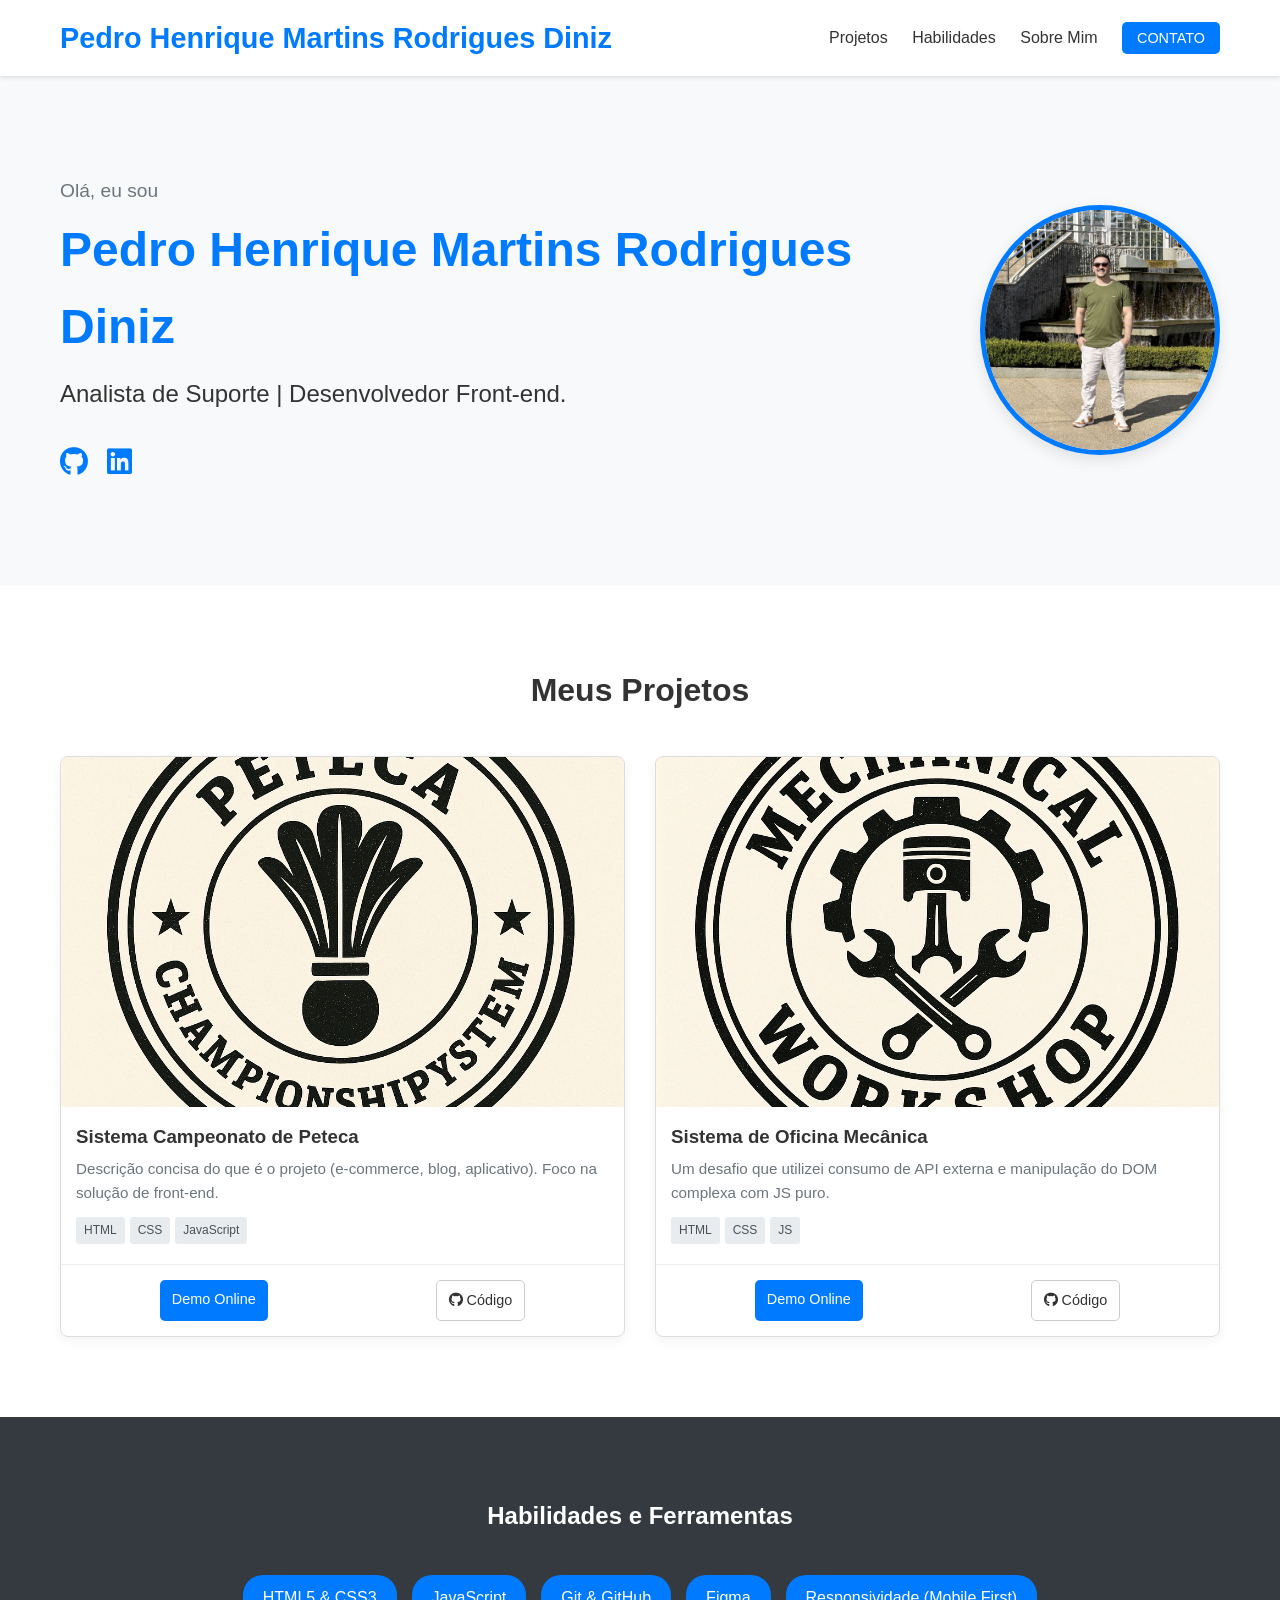
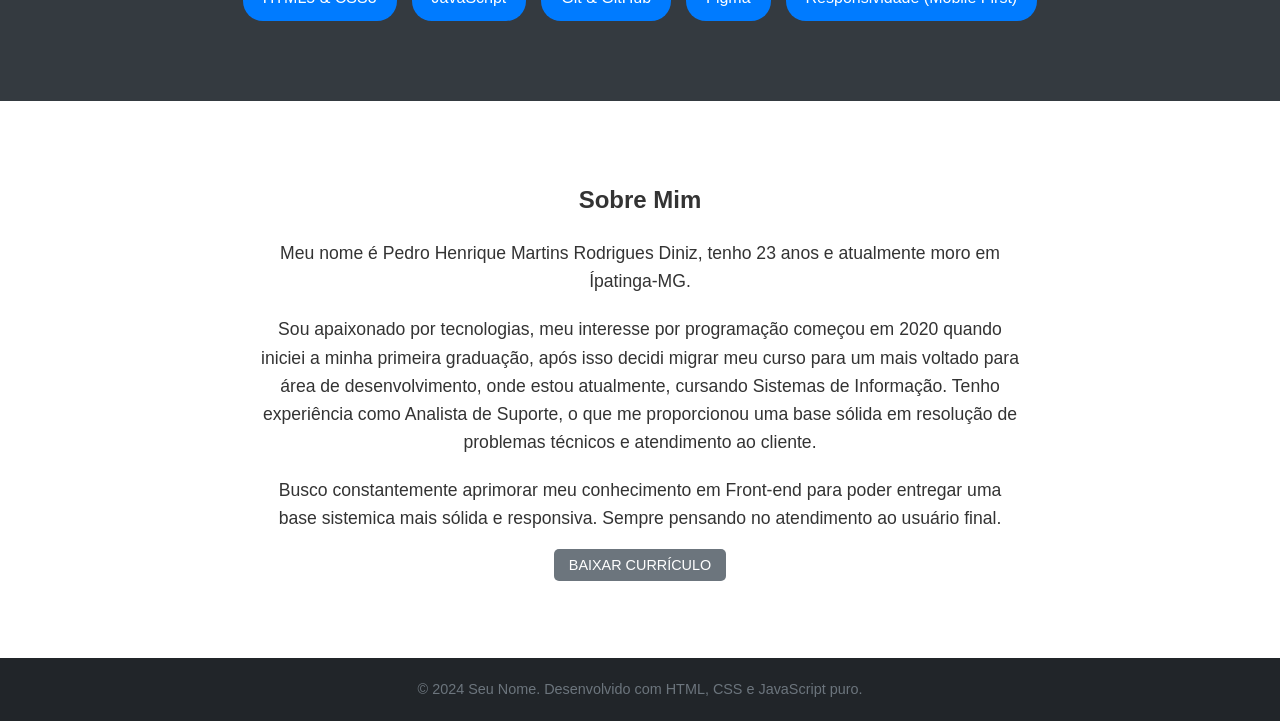
==== portifolio.html @ 016c4c9f "Portifólio" ====
<!DOCTYPE html>
<html lang="pt-BR">

<head>
    <meta charset="UTF-8">
    <meta name="viewport" content="width=device-width, initial-scale=1.0">
    <title>Pedro Martins | Desenvolvedor Front-end</title>
    <link rel="icon" href="logo pessoal.png">
    <link rel="stylesheet" href="styles.css">
    <link rel="stylesheet" href="https://cdnjs.cloudflare.com/ajax/libs/font-awesome/6.0.0-beta3/css/all.min.css">
</head>

<body>

    <header id="home">
        <div class="container header-content">
            <h1>Pedro Henrique Martins Rodrigues Diniz</h1>
            <nav>
                <a href="#projetos">Projetos</a>
                <a href="#habilidades">Habilidades</a>
                <a href="#sobre">Sobre Mim</a>
                <a href="https://wa.me/5531992346270" target="_blank" class="cta-button">Contato</a>
            </nav>
        </div>
    </header>

    <main>
        <section class="hero">
            <div class="container hero-content">
                <div class="hero-text">
                    <p class="greeting">Olá, eu sou</p>
                    <h2>Pedro Henrique Martins Rodrigues Diniz</h2>
                    <h3>Analista de Suporte | Desenvolvedor Front-end.</h3>
                    <div class="social-links">
                        <a href="https://github.com/pedrohmartinsss" target="_blank"><i class="fab fa-github"></i></a>
                        <a href="https://www.linkedin.com/in/pedro-martins-b8b692201" target="_blank"><i
                                class="fab fa-linkedin"></i></a>
                    </div>
                </div>
                <img src="Perfil.jpg" alt="Foto de perfil de Seu Nome" class="profile-photo">
            </div>
        </section>

        <section id="projetos" class="section-padding">
            <div class="container">
                <h2>Meus Projetos</h2>
                <div class="projetos-grid">
                    <div class="projeto-card">
                        <img src="logo peteca.png" alt="Prévia do Projeto 1">
                        <h3>Sistema Campeonato de Peteca</h3>
                        <p>Descrição concisa do que é o projeto (e-commerce, blog, aplicativo). Foco na solução de
                            front-end.</p>
                        <div class="tecnologias">
                            <span>HTML</span><span>CSS</span><span>JavaScript</span>
                        </div>
                        <div class="project-links">
                            <a href="https://pedrohmartinsss.github.io/campeonato/menu.html" target="_blank"
                                class="link-demo">Demo Online</a>
                            <a href="https://github.com/pedrohmartinsss/campeonato" target="_blank"
                                class="link-github"><i class="fab fa-github"></i> Código</a>
                        </div>
                    </div>
                    <div class="projeto-card">
                        <img src="logo mecanica2.png" alt="Prévia do Projeto 2">
                        <h3>Sistema de Oficina Mecânica</h3>
                        <p>Um desafio que utilizei consumo de API externa e manipulação do DOM complexa com JS puro.</p>
                        <div class="tecnologias">
                            <span>HTML</span><span>CSS</span><span>JS</span>
                        </div>
                        <div class="project-links">
                            <a href="https://pedrohmartinsss.github.io/oficina/Menu.html" target="_blank"
                                class="link-demo">Demo Online</a>
                            <a href="https://github.com/pedrohmartinsss/oficina" target="_blank" class="link-github"><i
                                    class="fab fa-github"></i> Código</a>
                        </div>
                    </div>
                </div>
            </div>
        </section>

        <section id="habilidades" class="section-padding dark-section">
            <div class="container">
                <h2>Habilidades e Ferramentas</h2>
                <div class="skills-grid">
                    <div class="skill-item">HTML5 & CSS3</div>
                    <div class="skill-item">JavaScript</div>
                    <div class="skill-item">Git & GitHub</div>
                    <div class="skill-item">Figma</div>
                    <div class="skill-item">Responsividade (Mobile First)</div>
                </div>
            </div>
        </section>

        <section id="sobre" class="section-padding">
            <div class="container about-content">
                <h2>Sobre Mim</h2>
                <p>Meu nome é Pedro Henrique Martins Rodrigues Diniz, tenho 23 anos e atualmente moro em Ípatinga-MG.
                <p>
                    Sou apaixonado por tecnologias, meu interesse por programação começou em 2020 quando iniciei a minha
                    primeira graduação,
                    após isso decidi migrar meu curso para um mais voltado para área de desenvolvimento, onde estou
                    atualmente,
                    cursando Sistemas de Informação. Tenho experiência como Analista de Suporte, o que me proporcionou
                    uma base sólida em
                    resolução de problemas técnicos e atendimento ao cliente.</p>
                </p>
                <p>Busco constantemente aprimorar meu conhecimento em Front-end para poder entregar uma base sistemica
                    mais sólida e responsiva. Sempre pensando no atendimento ao usuário final. </p>
                <a href="Pedro Henrique Martins.pdf" download class="cta-button secondary-cta">Baixar Currículo</a>
            </div>
        </section>

        <!--<section id="contato" class="section-padding dark-section">
            <div class="container">
                <h2>Entre em Contato</h2>
                <p>Se você tem um projeto em mente ou apenas quer trocar ideias sobre Front-end, me envie uma mensagem!
                </p>
                <form id="contact-form">
                    <input type="text" name="name" placeholder="Seu Nome" required>
                    <input type="email" name="email" placeholder="Seu E-mail" required>
                    <textarea name="message" rows="5" placeholder="Sua Mensagem" required></textarea>
                    <button type="submit" class="cta-button">Enviar Mensagem</button>
                    <p id="form-status" class="hidden"></p>
                </form>
            </div>
        </section>-->
    </main>

    <footer>
        <div class="container">
            <p>&copy; 2024 Seu Nome. Desenvolvido com HTML, CSS e JavaScript puro.</p>
        </div>
    </footer>

    <script src="script.js"></script>
</body>

</html>
---- styles.css ----
/* 0. RESET E VARIÁVEIS BÁSICAS */
* {
    margin: 0;
    padding: 0;
    box-sizing: border-box;
}

:root {
    --primary-color: #007bff;
    /* Azul vibrante */
    --secondary-color: #6c757d;
    /* Cinza para texto secundário */
    --text-color: #333;
    --bg-color-light: #f8f9fa;
    --bg-color-dark: #343a40;
    --white: #fff;
    --font-sans: 'Arial', sans-serif;
    --padding-lg: 80px 0;
}

body {
    font-family: var(--font-sans);
    line-height: 1.6;
    color: var(--text-color);
    background-color: var(--white);
}

.container {
    max-width: 1200px;
    margin: 0 auto;
    padding: 0 20px;
}

.section-padding {
    padding: var(--padding-lg);
}

.dark-section {
    background-color: var(--bg-color-dark);
    color: var(--white);
}

.dark-section h2,
.dark-section p {
    color: var(--white);
}

/* 1. ESTILOS DO CABEÇALHO/NAVEGAÇÃO */
header {
    background: var(--white);
    box-shadow: 0 2px 4px rgba(0, 0, 0, 0.1);
    position: sticky;
    top: 0;
    z-index: 100;
}

.header-content {
    display: flex;
    justify-content: space-between;
    align-items: center;
    padding: 15px 20px;
}

header h1 {
    font-size: 1.8rem;
    color: var(--primary-color);
}

nav a {
    text-decoration: none;
    color: var(--text-color);
    margin-left: 20px;
    font-weight: 500;
    transition: color 0.3s;
}

nav a:hover {
    color: var(--primary-color);
}

.cta-button {
    background-color: var(--primary-color);
    color: var(--white) !important;
    padding: 8px 15px;
    border-radius: 5px;
    text-transform: uppercase;
    font-size: 0.9rem;
}

.cta-button:hover {
    background-color: #0056b3;
    /* Tom mais escuro do azul */
}

/* 2. SEÇÃO HERO */
.hero {
    background: var(--bg-color-light);
    padding: 100px 0;
}

.hero-content {
    display: flex;
    justify-content: space-between;
    align-items: center;
    gap: 40px;
}

.hero-text .greeting {
    font-size: 1.2rem;
    color: var(--secondary-color);
    margin-bottom: 5px;
}

.hero-text h2 {
    font-size: 3rem;
    margin-bottom: 10px;
    color: var(--primary-color);
}

.hero-text h3 {
    font-size: 1.5rem;
    color: var(--text-color);
    font-weight: 400;
    margin-bottom: 25px;
}

.profile-photo {
    width: 250px;
    height: 250px;
    border-radius: 50%;
    object-fit: cover;
    border: 5px solid var(--primary-color);
    box-shadow: 0 5px 15px rgba(0, 0, 0, 0.1);
}

.social-links a {
    color: var(--primary-color);
    font-size: 1.8rem;
    margin-right: 15px;
    transition: color 0.3s;
}

.social-links a:hover {
    color: #0056b3;
}

/* 3. SEÇÃO PROJETOS */
#projetos h2 {
    text-align: center;
    margin-bottom: 40px;
    font-size: 2rem;
}

.projetos-grid {
    display: grid;
    grid-template-columns: repeat(auto-fit, minmax(300px, 1fr));
    gap: 30px;
}

.projeto-card {
    background: var(--white);
    border: 1px solid #ddd;
    border-radius: 8px;
    overflow: hidden;
    box-shadow: 0 4px 12px rgba(0, 0, 0, 0.05);
    transition: transform 0.3s;
}

.projeto-card:hover {
    transform: translateY(-5px);
    box-shadow: 0 6px 20px rgba(0, 0, 0, 0.1);
}

.projeto-card img {
    width: 100%;
    height: 350px;
    object-fit: cover;
    display: block;
}

.projeto-card h3 {
    padding: 15px 15px 5px;
}

.projeto-card p {
    padding: 0 15px 10px;
    font-size: 0.95rem;
    color: var(--secondary-color);
}

.tecnologias {
    padding: 0 15px 15px;
}

.tecnologias span {
    display: inline-block;
    background-color: #e9ecef;
    color: #495057;
    padding: 4px 8px;
    border-radius: 3px;
    font-size: 0.75rem;
    margin-right: 5px;
    margin-bottom: 5px;
}

.project-links {
    display: flex;
    justify-content: space-around;
    padding: 15px;
    border-top: 1px solid #eee;
}

.project-links a {
    text-decoration: none;
    padding: 8px 12px;
    border-radius: 5px;
    transition: background-color 0.3s;
    font-size: 0.9rem;
}

.link-demo {
    background-color: var(--primary-color);
    color: var(--white);
}

.link-demo:hover {
    background-color: #0056b3;
}

.link-github {
    color: var(--text-color);
    border: 1px solid #ccc;
}

.link-github:hover {
    background-color: #f1f1f1;
}

/* 4. SEÇÃO HABILIDADES */
#habilidades h2 {
    text-align: center;
    margin-bottom: 40px;
}

.skills-grid {
    display: flex;
    flex-wrap: wrap;
    justify-content: center;
    gap: 15px;
}

.skill-item {
    background-color: var(--primary-color);
    color: var(--white);
    padding: 10px 20px;
    border-radius: 20px;
    font-weight: 500;
    text-align: center;
    transition: opacity 0.3s;
}

.skill-item:hover {
    opacity: 0.8;
}

/* 5. SEÇÃO SOBRE MIM */
.about-content {
    text-align: center;
    max-width: 800px;
    margin: 0 auto;
}

#sobre h2 {
    margin-bottom: 20px;
}

#sobre p {
    margin-bottom: 20px;
    font-size: 1.1rem;
}

.secondary-cta {
    background-color: var(--secondary-color);
}

.secondary-cta:hover {
    background-color: #5a6268;
}

/* 6. SEÇÃO CONTATO */
#contato h2,
#contato p {
    text-align: center;
    margin-bottom: 20px;
}

#contact-form {
    display: flex;
    flex-direction: column;
    gap: 15px;
    max-width: 500px;
    margin: 0 auto;
}

#contact-form input,
#contact-form textarea {
    padding: 12px;
    border: 1px solid #ccc;
    border-radius: 5px;
    font-size: 1rem;
    width: 100%;
}

#contact-form textarea {
    resize: vertical;
}

.animate-on-scroll {
    opacity: 0;
    transform: translateY(20px);
    transition: opacity 0.6s ease-out, transform 0.6s ease-out;
}

.fade-in {
    opacity: 1;
    transform: translateY(0);
}

.hidden {
    display: none;
}

.section-padding a {
    text-decoration: none;
}

/* 7. RODAPÉ */
footer {
    background-color: #212529;
    color: var(--secondary-color);
    text-align: center;
    padding: 20px 0;
    font-size: 0.9rem;
}

/* 8. RESPONSIVIDADE (MOBILE FIRST) */
@media (max-width: 768px) {

    /* Ajustes Gerais */
    .section-padding {
        padding: 50px 0;
    }

    /* Header/Nav */
    .header-content {
        flex-direction: column;
        text-align: center;
    }

    .header-content h1 {
        margin-bottom: 10px;
    }

    nav {
        display: flex;
        flex-wrap: wrap;
        justify-content: center;
        gap: 5px 10px;
    }

    nav a {
        margin-left: 0;
    }

    /* Hero */
    .hero {
        padding: 60px 0;
    }

    .hero-content {
        flex-direction: column;
        text-align: center;
    }

    .hero-text {
        order: 2;
        /* Move o texto para baixo no mobile */
    }

    .profile-photo {
        width: 180px;
        height: 180px;
        margin-bottom: 20px;
        order: 1;
        /* Move a foto para cima no mobile */
    }

    .hero-text h2 {
        font-size: 2.2rem;
    }

    .hero-text h3 {
        font-size: 1.2rem;
    }

    /* Projetos */
    .projetos-grid {
        grid-template-columns: 1fr;
        /* Uma coluna no mobile */
    }
}
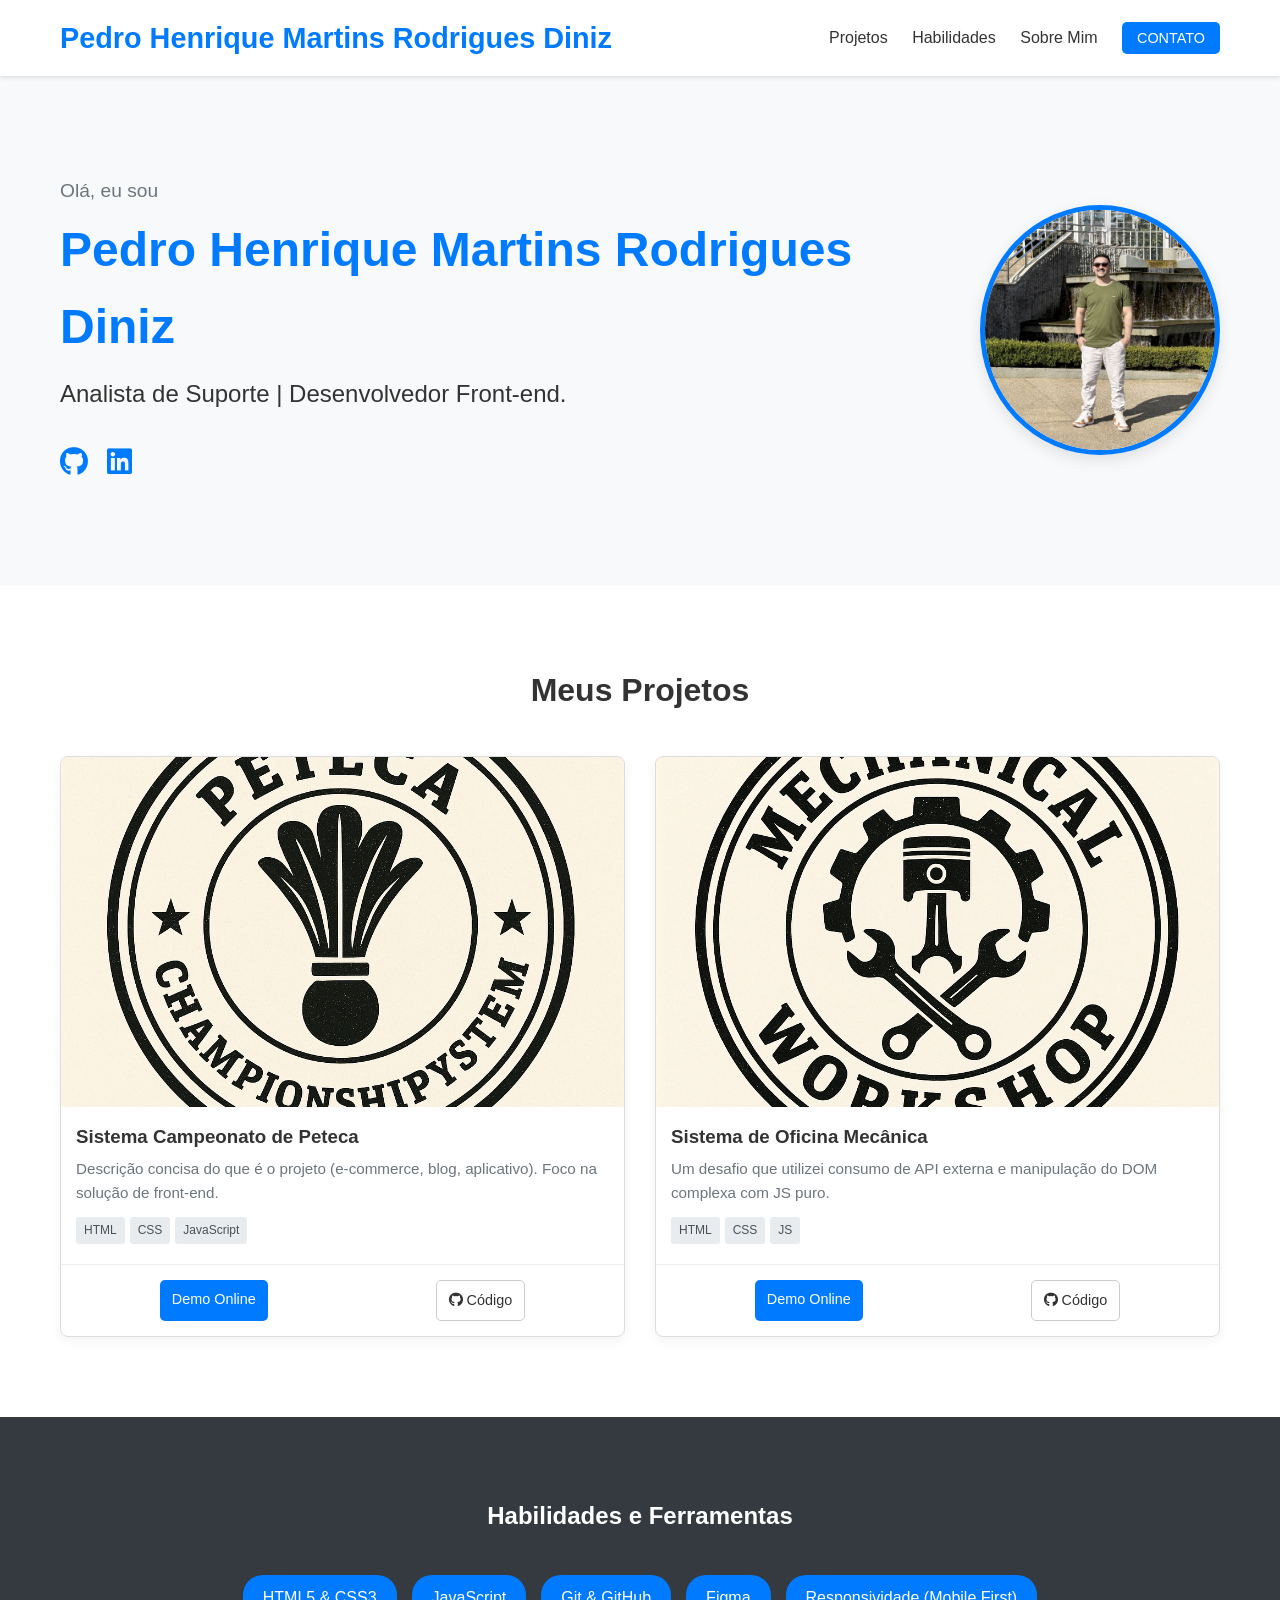
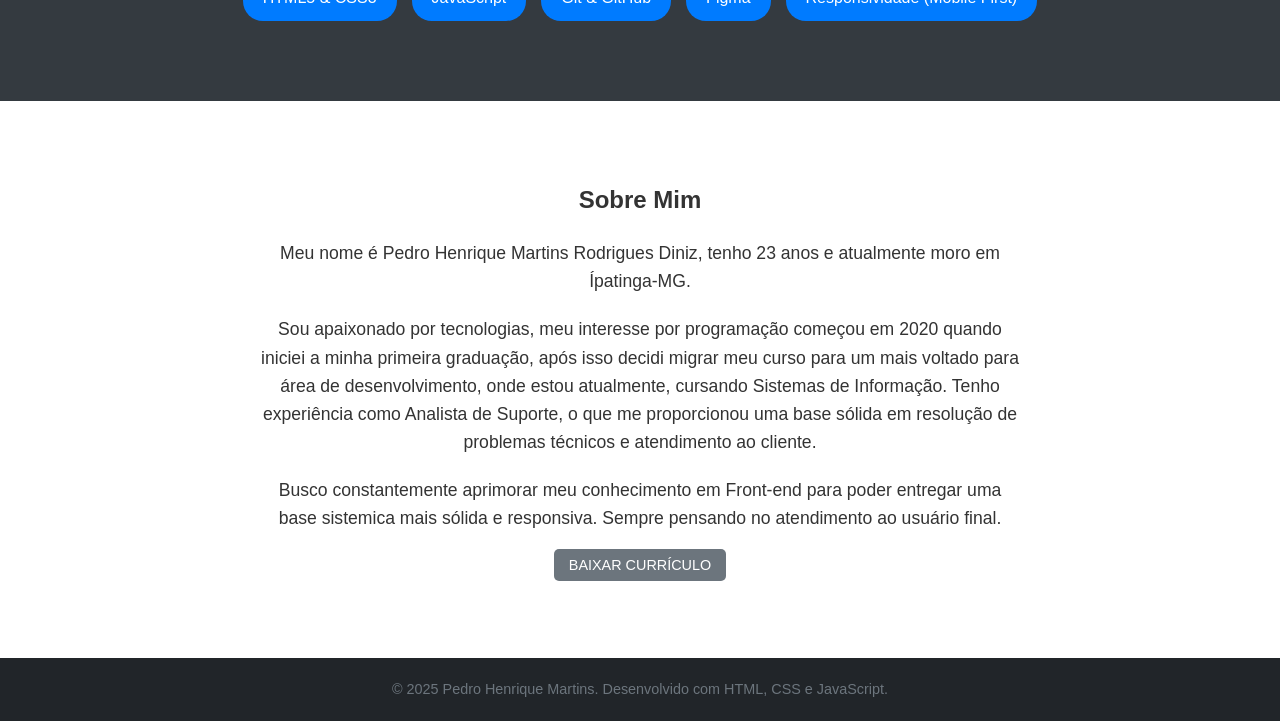
==== commit a0b44d9a: "portifolio.html" ====
--- a/portifolio.html
+++ b/portifolio.html
@@ -128,7 +128,7 @@
 
     <footer>
         <div class="container">
-            <p>&copy; 2024 Seu Nome. Desenvolvido com HTML, CSS e JavaScript puro.</p>
+            <p>&copy; 2025 Pedro Henrique Martins. Desenvolvido com HTML, CSS e JavaScript.</p>
         </div>
     </footer>
 
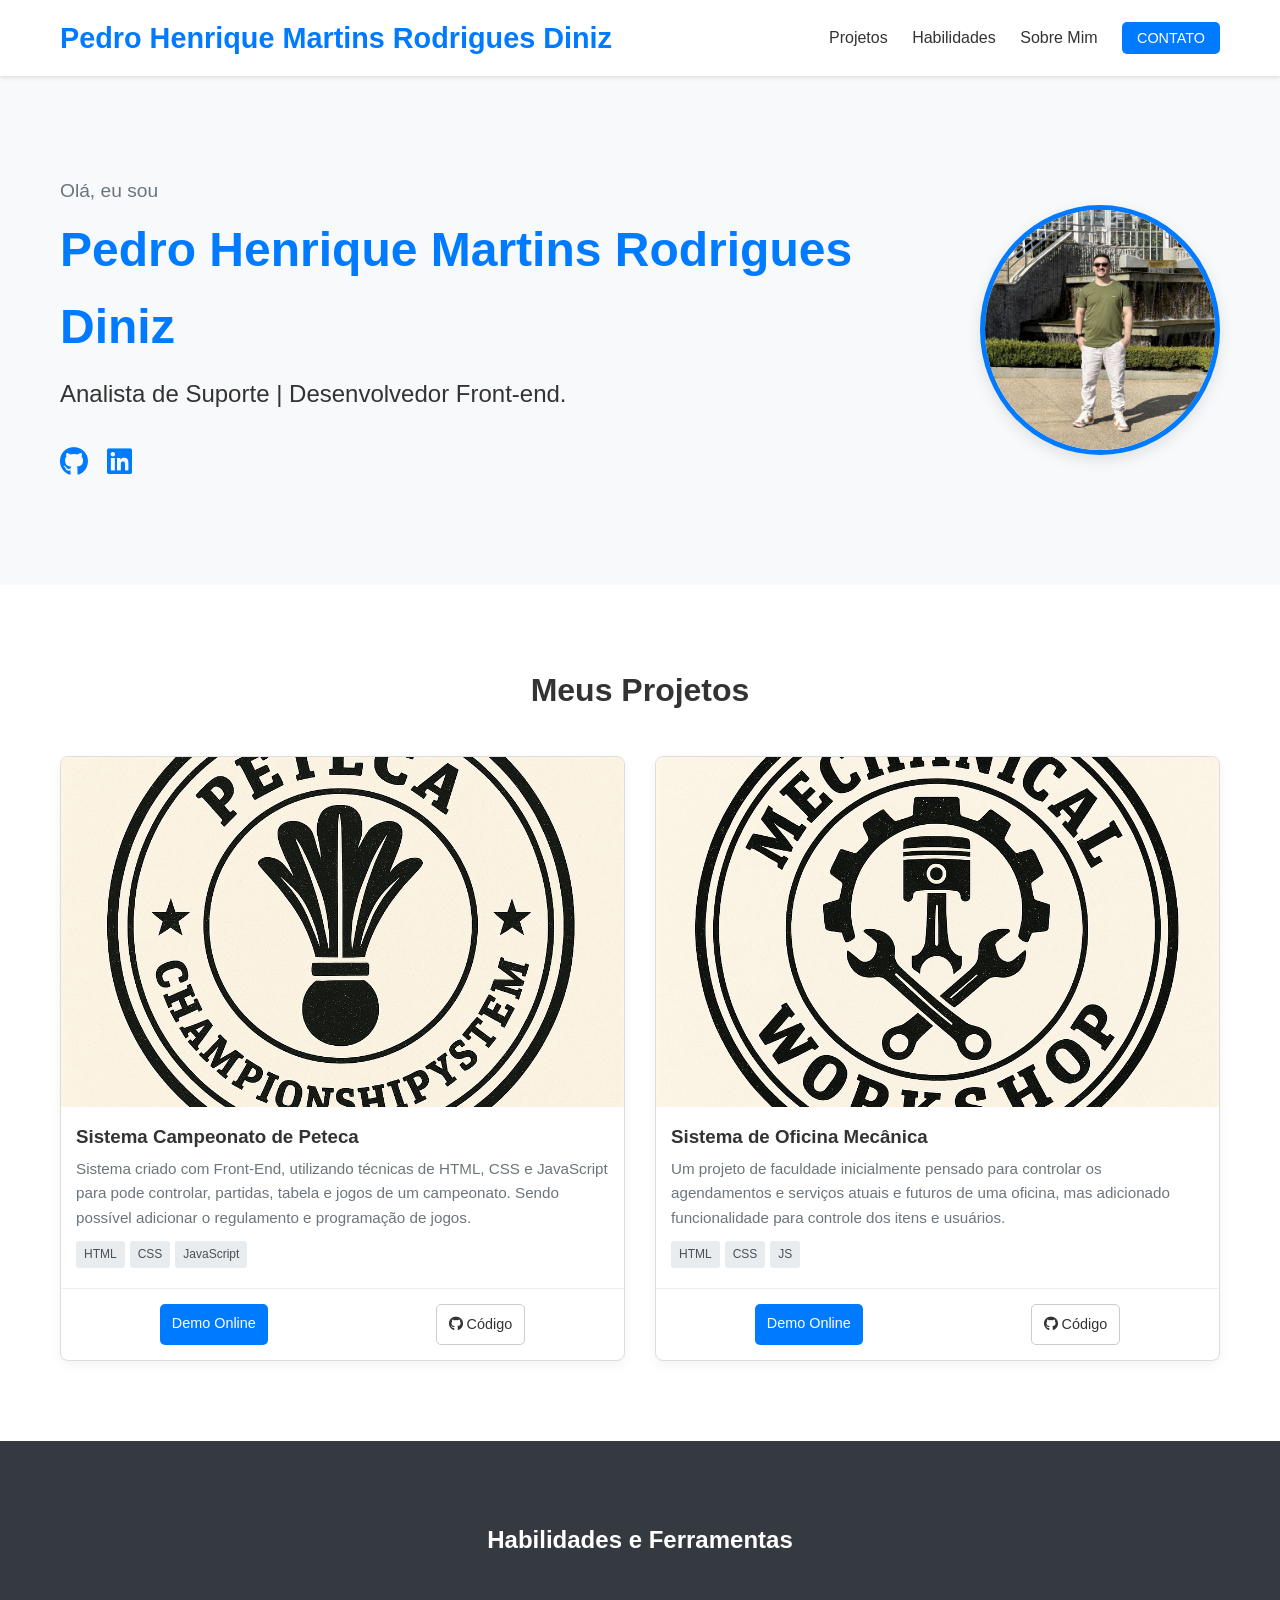
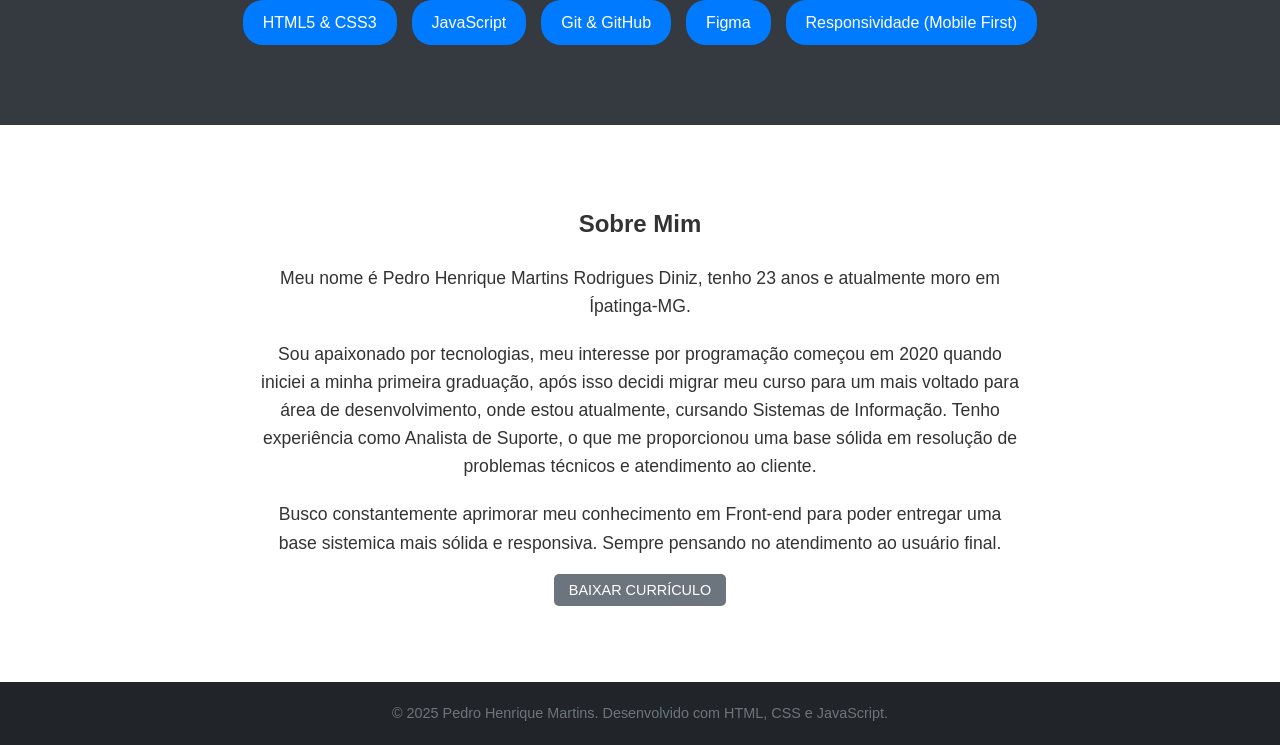
==== commit 98077284: "portifolio.html" ====
--- a/portifolio.html
+++ b/portifolio.html
@@ -48,8 +48,8 @@
                     <div class="projeto-card">
                         <img src="logo peteca.png" alt="Prévia do Projeto 1">
                         <h3>Sistema Campeonato de Peteca</h3>
-                        <p>Descrição concisa do que é o projeto (e-commerce, blog, aplicativo). Foco na solução de
-                            front-end.</p>
+                        <p>Sistema criado com Front-End, utilizando técnicas de HTML, CSS e JavaScript para pode controlar, 
+                            partidas, tabela e jogos de um campeonato. Sendo possível adicionar o regulamento e programação de jogos.</p>
                         <div class="tecnologias">
                             <span>HTML</span><span>CSS</span><span>JavaScript</span>
                         </div>
@@ -63,7 +63,8 @@
                     <div class="projeto-card">
                         <img src="logo mecanica2.png" alt="Prévia do Projeto 2">
                         <h3>Sistema de Oficina Mecânica</h3>
-                        <p>Um desafio que utilizei consumo de API externa e manipulação do DOM complexa com JS puro.</p>
+                        <p>Um projeto de faculdade inicialmente pensado para controlar os agendamentos e serviços atuais e futuros de uma oficina,
+                            mas adicionado funcionalidade para controle dos itens e usuários.</p>
                         <div class="tecnologias">
                             <span>HTML</span><span>CSS</span><span>JS</span>
                         </div>
